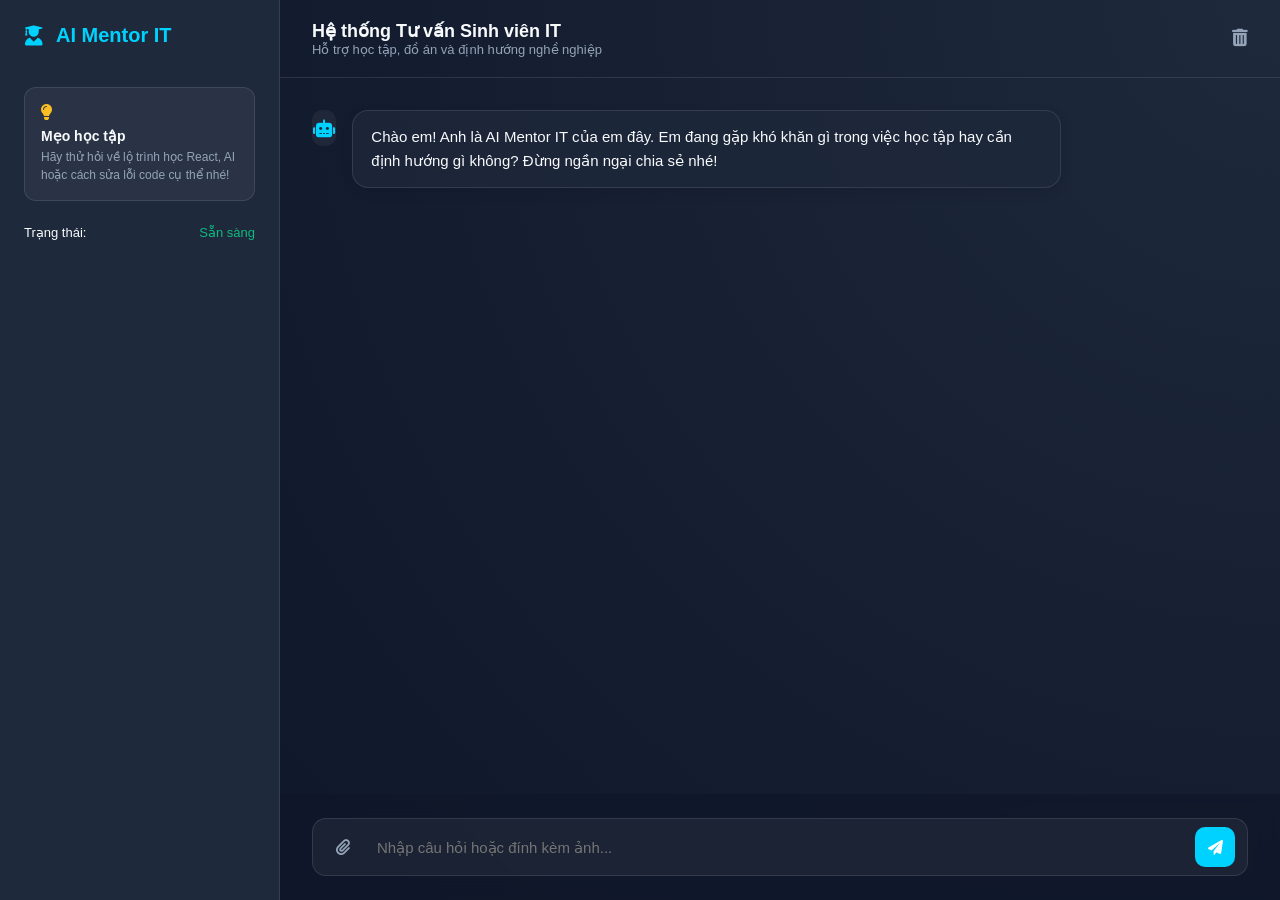
==== static/index.html @ 87f2b247 "chat tạm ổn có chức năng kiếm để trả lời" ====
<!DOCTYPE html>
<html lang="vi">
<head>
    <meta charset="UTF-8">
    <meta name="viewport" content="width=device-width, initial-scale=1.0">
    <title>AI Mentor Pro - Tư vấn Sinh viên IT</title>
    <link rel="stylesheet" href="style.css">
    <link rel="stylesheet" href="https://cdnjs.cloudflare.com/ajax/libs/font-awesome/6.0.0/css/all.min.css">
    <script src="https://cdn.jsdelivr.net/npm/marked/marked.min.js"></script>
    <link rel="stylesheet" href="https://cdnjs.cloudflare.com/ajax/libs/prism/1.29.0/themes/prism-okaidia.min.css">
</head>
<body>
    <div class="app-container">
        <aside class="sidebar">
            <div class="logo">
                <i class="fas fa-user-graduate"></i>
                <span>AI Mentor IT</span>
            </div>
            <div class="sidebar-content">
                <div class="tip-card">
                    <i class="fas fa-lightbulb"></i>
                    <h4>Mẹo học tập</h4>
                    <p>Hãy thử hỏi về lộ trình học React, AI hoặc cách sửa lỗi code cụ thể nhé!</p>
                </div>
                <div class="status-panel">
                    <div class="status-item">
                        <span class="label">Trạng thái:</span>
                        <span class="value online">Sẵn sàng</span>
                    </div>
                </div>
            </div>
        </aside>

        <main class="chat-container">
            <header class="chat-header">
                <div class="header-info">
                    <h2>Hệ thống Tư vấn Sinh viên IT</h2>
                    <p>Hỗ trợ học tập, đồ án và định hướng nghề nghiệp</p>
                </div>
                <div class="header-actions">
                    <button id="clear-chat" title="Xóa hội thoại">
                        <i class="fas fa-trash-alt"></i>
                    </button>
                </div>
            </header>

            <div id="chat-messages" class="chat-messages">
                <div class="message bot">
                    <div class="avatar">
                        <i class="fas fa-robot"></i>
                    </div>
                    <div class="content">
                        Chào em! Anh là AI Mentor IT của em đây. Em đang gặp khó khăn gì trong việc học tập hay cần định hướng gì không? Đừng ngần ngại chia sẻ nhé!
                    </div>
                </div>
            </div>

            <div class="typing-indicator" id="typing-indicator">
                <span></span><span></span><span></span>
            </div>

            <footer class="chat-input-area">
                <!-- Preview ảnh trước khi gửi -->
                <div id="image-preview-container" class="image-preview-container" style="display:none;">
                    <div class="preview-wrapper">
                        <img id="image-preview" src="" alt="Preview" />
                        <button id="remove-image" title="Xóa ảnh"><i class="fas fa-times"></i></button>
                    </div>
                    <span id="image-name" class="image-name"></span>
                </div>
                <form id="chat-form">
                    <!-- Input file ẩn -->
                    <input type="file" id="image-input" accept="image/*" style="display:none;">
                    <!-- Nút chọn ảnh -->
                    <button type="button" id="upload-image-btn" title="Đính kèm ảnh">
                        <i class="fas fa-paperclip"></i>
                    </button>
                    <input type="text" id="user-input" placeholder="Nhập câu hỏi hoặc đính kèm ảnh..." autocomplete="off">
                    <button type="submit" id="send-btn">
                        <i class="fas fa-paper-plane"></i>
                    </button>
                </form>
            </footer>
        </main>
    </div>
    <!-- PrismJS for syntax highlighting -->
    <script src="https://cdnjs.cloudflare.com/ajax/libs/prism/1.29.0/prism.min.js"></script>
    <script src="https://cdnjs.cloudflare.com/ajax/libs/prism/1.29.0/components/prism-python.min.js"></script>
    <script src="https://cdnjs.cloudflare.com/ajax/libs/prism/1.29.0/components/prism-java.min.js"></script>
    <script src="https://cdnjs.cloudflare.com/ajax/libs/prism/1.29.0/components/prism-c.min.js"></script>
    <script src="https://cdnjs.cloudflare.com/ajax/libs/prism/1.29.0/components/prism-cpp.min.js"></script>
    <script src="https://cdnjs.cloudflare.com/ajax/libs/prism/1.29.0/components/prism-javascript.min.js"></script>
    <script src="https://cdnjs.cloudflare.com/ajax/libs/prism/1.29.0/components/prism-css.min.js"></script>
    <script src="script.js"></script>
</body>
</html>
---- static/style.css ----
:root {
    --primary-color: #00d2ff;
    --secondary-color: #3a7bd5;
    --bg-dark: #0f172a;
    --sidebar-bg: #1e293b;
    --text-main: #f8fafc;
    --text-muted: #94a3b8;
    --glass-bg: rgba(255, 255, 255, 0.05);
    --glass-border: rgba(255, 255, 255, 0.1);
    --bot-bubble: rgba(30, 41, 59, 0.8);
    --user-bubble: linear-gradient(135deg, #3a7bd5, #00d2ff);
}

* {
    margin: 0;
    padding: 0;
    box-sizing: border-box;
    font-family: 'Inter', -apple-system, BlinkMacSystemFont, 'Segoe UI', Roboto, sans-serif;
}

body {
    background: var(--bg-dark);
    color: var(--text-main);
    height: 100vh;
    overflow: hidden;
}

.app-container {
    display: flex;
    height: 100vh;
}

/* Sidebar */
.sidebar {
    width: 280px;
    background: var(--sidebar-bg);
    border-right: 1px solid var(--glass-border);
    display: flex;
    flex-direction: column;
    padding: 24px;
}

.logo {
    display: flex;
    align-items: center;
    gap: 12px;
    font-size: 20px;
    font-weight: 700;
    color: var(--primary-color);
    margin-bottom: 40px;
}

.tip-card {
    background: var(--glass-bg);
    border: 1px solid var(--glass-border);
    padding: 16px;
    border-radius: 12px;
    margin-bottom: 24px;
}

.tip-card i {
    color: #fbbf24;
    margin-bottom: 8px;
}

.tip-card h4 {
    font-size: 14px;
    margin-bottom: 4px;
}

.tip-card p {
    font-size: 12px;
    color: var(--text-muted);
    line-height: 1.5;
}

.status-item {
    display: flex;
    justify-content: space-between;
    font-size: 13px;
}

.value.online {
    color: #10b981;
}

/* Main Chat Area */
.chat-container {
    flex: 1;
    display: flex;
    flex-direction: column;
    background: radial-gradient(circle at top right, #1e293b, #0f172a);
}

.chat-header {
    padding: 20px 32px;
    border-bottom: 1px solid var(--glass-border);
    display: flex;
    justify-content: space-between;
    align-items: center;
}

.header-info h2 {
    font-size: 18px;
    font-weight: 600;
}

.header-info p {
    font-size: 13px;
    color: var(--text-muted);
}

#clear-chat {
    background: none;
    border: none;
    color: var(--text-muted);
    cursor: pointer;
    font-size: 18px;
    transition: color 0.2s;
}

#clear-chat:hover {
    color: #ef4444;
}

.chat-messages {
    flex: 1;
    padding: 32px;
    overflow-y: auto;
    display: flex;
    flex-direction: column;
    gap: 24px;
}

.message {
    display: flex;
    gap: 16px;
    max-width: 80%;
    animation: fadeIn 0.3s ease-out;
}

@keyframes fadeIn {
    from { opacity: 0; transform: translateY(10px); }
    to { opacity: 1; transform: translateY(0); }
}

.message.bot {
    align-self: flex-start;
}

.message.user {
    align-self: flex-end;
    flex-direction: row-reverse;
}

.avatar {
    width: 36px;
    height: 36px;
    border-radius: 10px;
    display: flex;
    align-items: center;
    justify-content: center;
    font-size: 18px;
}

.bot .avatar {
    background: var(--glass-bg);
    color: var(--primary-color);
}

.user .avatar {
    background: var(--primary-color);
    color: white;
}

.content {
    padding: 14px 18px;
    border-radius: 16px;
    font-size: 15px;
    line-height: 1.6;
    box-shadow: 0 4px 12px rgba(0, 0, 0, 0.1);
}

.bot .content {
    background: var(--bot-bubble);
    border: 1px solid var(--glass-border);
}

.user .content {
    background: var(--user-bubble);
    color: white;
}

/* Markdown Styling */
.content pre {
    background: #1e1e1e !important;
    padding: 14px;
    border-radius: 10px;
    margin: 12px 0;
    overflow-x: auto;
    border: 1px solid var(--glass-border);
}

.content pre code {
    background: none !important;
    padding: 0 !important;
    font-family: 'Fira Code', 'Consolas', monospace;
    font-size: 14px;
    text-shadow: none !important;
}

/* Inline code (code blocks without pre) */
.content :not(pre) > code {
    background: rgba(255, 255, 255, 0.1);
    color: #00d2ff;
    padding: 2px 6px;
    border-radius: 4px;
    font-family: 'Fira Code', 'Consolas', monospace;
    font-size: 13px;
}

/* Input Area */
.chat-input-area {
    padding: 24px 32px;
    background: rgba(15, 23, 42, 0.8);
    backdrop-filter: blur(10px);
}

/* Image Preview Container */
.image-preview-container {
    display: flex;
    align-items: center;
    gap: 12px;
    padding: 10px 16px;
    margin-bottom: 8px;
    background: var(--glass-bg);
    border: 1px solid var(--primary-color);
    border-radius: 12px;
    animation: fadeIn 0.25s ease-out;
}

.preview-wrapper {
    position: relative;
    display: inline-block;
    flex-shrink: 0;
}

.preview-wrapper img {
    width: 72px;
    height: 72px;
    object-fit: cover;
    border-radius: 8px;
    border: 2px solid var(--primary-color);
    display: block;
}

#remove-image {
    position: absolute;
    top: -8px;
    right: -8px;
    width: 22px;
    height: 22px;
    border-radius: 50%;
    background: #ef4444;
    border: none;
    color: white;
    font-size: 11px;
    cursor: pointer;
    display: flex;
    align-items: center;
    justify-content: center;
    transition: transform 0.15s;
    padding: 0;
}

#remove-image:hover {
    transform: scale(1.15);
}

.image-name {
    font-size: 12px;
    color: var(--text-muted);
    word-break: break-all;
    flex: 1;
}

#chat-form {
    display: flex;
    align-items: center;
    gap: 8px;
    background: var(--glass-bg);
    border: 1px solid var(--glass-border);
    padding: 8px 12px;
    border-radius: 14px;
    transition: border-color 0.2s;
}

#chat-form:focus-within {
    border-color: var(--primary-color);
}

#user-input {
    flex: 1;
    background: none;
    border: none;
    color: white;
    padding: 8px;
    font-size: 15px;
}

#user-input:focus {
    outline: none;
}

/* Nút upload ảnh (paperclip) */
#upload-image-btn {
    background: none;
    border: none;
    color: var(--text-muted);
    width: 36px;
    height: 36px;
    border-radius: 8px;
    cursor: pointer;
    display: flex;
    align-items: center;
    justify-content: center;
    font-size: 16px;
    transition: color 0.2s, background 0.2s;
    flex-shrink: 0;
}

#upload-image-btn:hover {
    color: var(--primary-color);
    background: rgba(0, 210, 255, 0.1);
}

#upload-image-btn.has-image {
    color: var(--primary-color);
    background: rgba(0, 210, 255, 0.15);
}

/* Nút gửi */
#send-btn {
    background: var(--primary-color);
    border: none;
    width: 40px;
    height: 40px;
    border-radius: 10px;
    color: white;
    cursor: pointer;
    display: flex;
    align-items: center;
    justify-content: center;
    font-size: 15px;
    transition: transform 0.2s, background 0.2s;
    flex-shrink: 0;
}

#send-btn:hover {
    background: var(--secondary-color);
    transform: scale(1.05);
}

/* Ảnh thumbnail trong bong bóng chat */
.message-image {
    max-width: 260px;
    max-height: 200px;
    width: auto;
    height: auto;
    border-radius: 10px;
    margin-bottom: 8px;
    display: block;
    object-fit: cover;
    border: 2px solid rgba(255,255,255,0.15);
    cursor: pointer;
    transition: opacity 0.2s;
}

.message-image:hover {
    opacity: 0.9;
}

/* Typing Indicator */
.typing-indicator {
    padding: 0 32px 16px;
    display: none;
    gap: 4px;
}

.typing-indicator span {
    width: 6px;
    height: 6px;
    background: var(--text-muted);
    border-radius: 50%;
    animation: bounce 1.4s infinite ease-in-out;
}

.typing-indicator span:nth-child(1) { animation-delay: -0.32s; }
.typing-indicator span:nth-child(2) { animation-delay: -0.16s; }

@keyframes bounce {
    0%, 80%, 100% { transform: scale(0); }
    40% { transform: scale(1.0); }
}

/* Scrollbar */
::-webkit-scrollbar {
    width: 6px;
}
::-webkit-scrollbar-track {
    background: transparent;
}
::-webkit-scrollbar-thumb {
    background: var(--glass-border);
    border-radius: 10px;
}
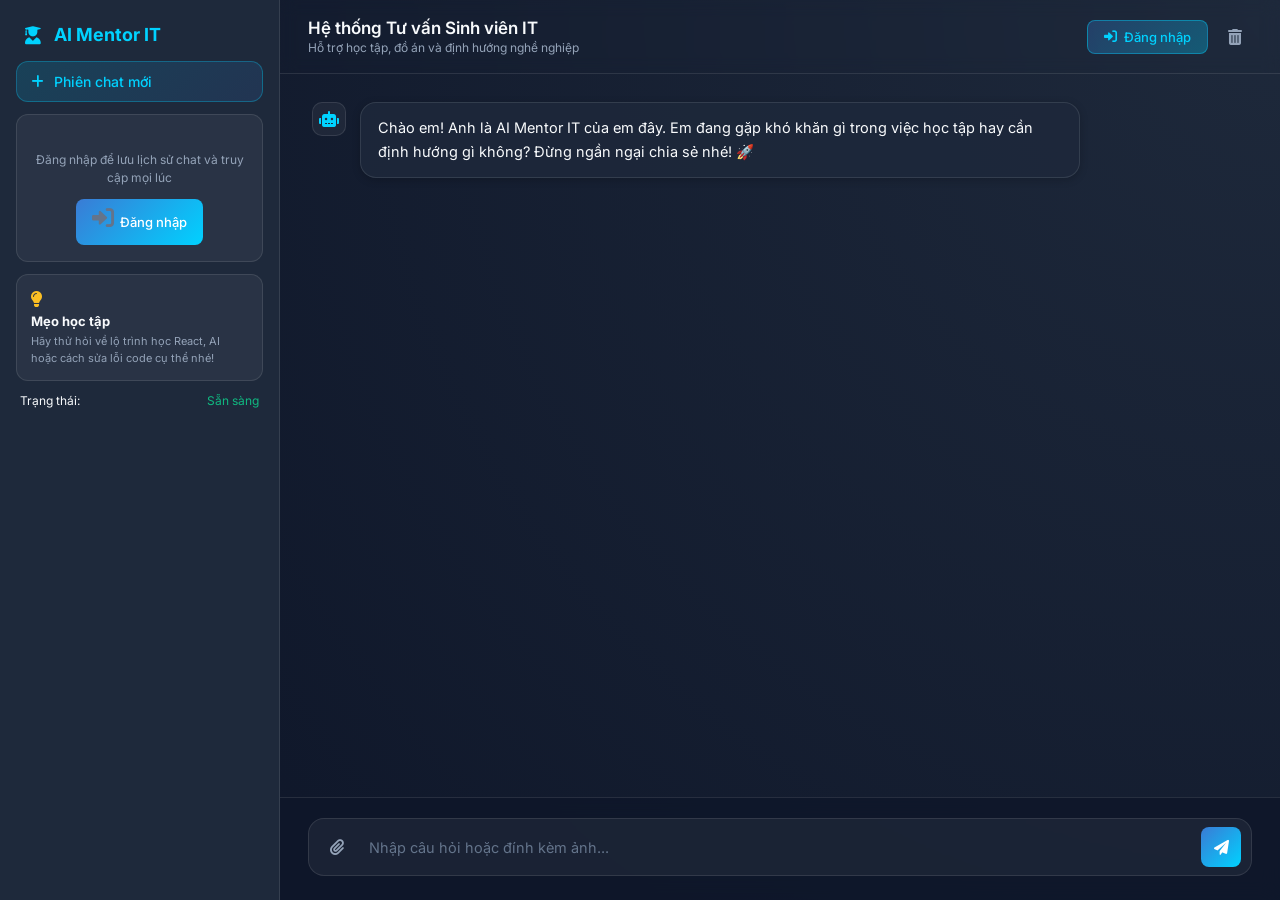
==== commit aced34c5: "update chức năng đang nhập đăng kí, có xác nhận OTP và lưu ls chat" ====
--- a/static/index.html
+++ b/static/index.html
@@ -4,93 +4,282 @@
     <meta charset="UTF-8">
     <meta name="viewport" content="width=device-width, initial-scale=1.0">
     <title>AI Mentor Pro - Tư vấn Sinh viên IT</title>
+    <meta name="description" content="Hệ thống tư vấn sinh viên IT thông minh, hỗ trợ học tập, đồ án và định hướng nghề nghiệp.">
     <link rel="stylesheet" href="style.css">
     <link rel="stylesheet" href="https://cdnjs.cloudflare.com/ajax/libs/font-awesome/6.0.0/css/all.min.css">
+    <link rel="preconnect" href="https://fonts.googleapis.com">
+    <link href="https://fonts.googleapis.com/css2?family=Inter:wght@400;500;600;700&display=swap" rel="stylesheet">
     <script src="https://cdn.jsdelivr.net/npm/marked/marked.min.js"></script>
     <link rel="stylesheet" href="https://cdnjs.cloudflare.com/ajax/libs/prism/1.29.0/themes/prism-okaidia.min.css">
 </head>
 <body>
-    <div class="app-container">
-        <aside class="sidebar">
-            <div class="logo">
-                <i class="fas fa-user-graduate"></i>
-                <span>AI Mentor IT</span>
-            </div>
-            <div class="sidebar-content">
-                <div class="tip-card">
-                    <i class="fas fa-lightbulb"></i>
-                    <h4>Mẹo học tập</h4>
-                    <p>Hãy thử hỏi về lộ trình học React, AI hoặc cách sửa lỗi code cụ thể nhé!</p>
-                </div>
-                <div class="status-panel">
-                    <div class="status-item">
-                        <span class="label">Trạng thái:</span>
-                        <span class="value online">Sẵn sàng</span>
+
+<!-- ══════════════════════════════════════════════════════════
+     AUTH MODAL
+══════════════════════════════════════════════════════════ -->
+<div id="auth-overlay" class="auth-overlay" style="display:none;">
+    <div class="auth-modal" id="auth-modal">
+        <!-- Tab switcher -->
+        <div class="auth-tabs">
+            <button class="auth-tab active" id="tab-login" onclick="switchAuthTab('login')">
+                <i class="fas fa-sign-in-alt"></i> Đăng nhập
+            </button>
+            <button class="auth-tab" id="tab-register" onclick="switchAuthTab('register')">
+                <i class="fas fa-user-plus"></i> Đăng ký
+            </button>
+        </div>
+
+        <!-- Login Form -->
+        <div id="form-login" class="auth-form">
+            <div class="auth-header">
+                <div class="auth-icon"><i class="fas fa-robot"></i></div>
+                <h2>Chào mừng trở lại!</h2>
+                <p>Đăng nhập để lưu lịch sử chat của bạn</p>
+            </div>
+            <div class="form-group">
+                <label><i class="fas fa-user"></i> Tên đăng nhập</label>
+                <input type="text" id="login-username" placeholder="Nhập tên đăng nhập..." autocomplete="username">
+            </div>
+            <div class="form-group">
+                <label><i class="fas fa-lock"></i> Mật khẩu</label>
+                <div class="input-password-wrapper">
+                    <input type="password" id="login-password" placeholder="Nhập mật khẩu..." autocomplete="current-password">
+                    <button type="button" class="toggle-password" onclick="togglePasswordVisibility('login-password', this)">
+                        <i class="fas fa-eye"></i>
+                    </button>
+                </div>
+            </div>
+            <div id="login-error" class="auth-error" style="display:none;"></div>
+            <button class="auth-btn" id="login-btn" onclick="handleLogin()">
+                <span class="btn-text">Đăng nhập</span>
+                <i class="fas fa-arrow-right"></i>
+            </button>
+            <button class="auth-close-btn" onclick="closeAuthModal()">Tiếp tục không đăng nhập</button>
+        </div>
+
+        <!-- Register Form — 2 bước -->
+        <div id="form-register" class="auth-form" style="display:none;">
+            <div class="auth-header">
+                <div class="auth-icon"><i class="fas fa-user-graduate"></i></div>
+                <h2>Tạo tài khoản mới</h2>
+                <p>Đăng ký để lưu toàn bộ lịch sử chat</p>
+            </div>
+
+            <!-- Bước 1: Nhập thông tin -->
+            <div id="reg-step-1">
+                <!-- Step indicator -->
+                <div class="otp-steps">
+                    <div class="otp-step active"><span>1</span> Thông tin</div>
+                    <div class="otp-step-line"></div>
+                    <div class="otp-step" id="step2-indicator"><span>2</span> Xác minh</div>
+                </div>
+                <div class="form-group">
+                    <label><i class="fas fa-user"></i> Tên đăng nhập</label>
+                    <input type="text" id="reg-username" placeholder="Tối thiểu 3 ký tự..." autocomplete="username">
+                </div>
+                <div class="form-group">
+                    <label><i class="fas fa-envelope"></i> Gmail</label>
+                    <input type="email" id="reg-email" placeholder="yourname@gmail.com" autocomplete="email">
+                </div>
+                <div class="form-group">
+                    <label><i class="fas fa-lock"></i> Mật khẩu</label>
+                    <div class="input-password-wrapper">
+                        <input type="password" id="reg-password" placeholder="Tối thiểu 6 ký tự..." autocomplete="new-password">
+                        <button type="button" class="toggle-password" onclick="togglePasswordVisibility('reg-password', this)">
+                            <i class="fas fa-eye"></i>
+                        </button>
                     </div>
                 </div>
-            </div>
-        </aside>
-
-        <main class="chat-container">
-            <header class="chat-header">
-                <div class="header-info">
-                    <h2>Hệ thống Tư vấn Sinh viên IT</h2>
-                    <p>Hỗ trợ học tập, đồ án và định hướng nghề nghiệp</p>
-                </div>
-                <div class="header-actions">
-                    <button id="clear-chat" title="Xóa hội thoại">
-                        <i class="fas fa-trash-alt"></i>
-                    </button>
-                </div>
-            </header>
-
-            <div id="chat-messages" class="chat-messages">
-                <div class="message bot">
-                    <div class="avatar">
-                        <i class="fas fa-robot"></i>
+                <div id="register-error" class="auth-error" style="display:none;"></div>
+                <button class="auth-btn" id="send-otp-btn" onclick="handleSendOtp()">
+                    <span class="btn-text">Gửi mã xác minh</span>
+                    <i class="fas fa-paper-plane"></i>
+                </button>
+                <button class="auth-close-btn" onclick="closeAuthModal()">Tiếp tục không đăng nhập</button>
+            </div>
+
+            <!-- Bước 2: Nhập OTP -->
+            <div id="reg-step-2" style="display:none;">
+                <!-- Step indicator -->
+                <div class="otp-steps">
+                    <div class="otp-step done"><span><i class="fas fa-check"></i></span> Thông tin</div>
+                    <div class="otp-step-line active"></div>
+                    <div class="otp-step active"><span>2</span> Xác minh</div>
+                </div>
+
+                <div class="otp-info-box">
+                    <i class="fas fa-envelope-open-text"></i>
+                    <p>Mã xác minh đã gửi về<br><strong id="otp-email-display"></strong></p>
+                </div>
+
+                <!-- 6 ô OTP -->
+                <div class="otp-boxes" id="otp-boxes">
+                    <input class="otp-box" type="text" maxlength="1" inputmode="numeric" pattern="[0-9]">
+                    <input class="otp-box" type="text" maxlength="1" inputmode="numeric" pattern="[0-9]">
+                    <input class="otp-box" type="text" maxlength="1" inputmode="numeric" pattern="[0-9]">
+                    <input class="otp-box" type="text" maxlength="1" inputmode="numeric" pattern="[0-9]">
+                    <input class="otp-box" type="text" maxlength="1" inputmode="numeric" pattern="[0-9]">
+                    <input class="otp-box" type="text" maxlength="1" inputmode="numeric" pattern="[0-9]">
+                </div>
+
+                <!-- Countdown -->
+                <div class="otp-countdown">
+                    <i class="fas fa-clock"></i>
+                    Mã hết hạn sau <span id="otp-timer">10:00</span>
+                </div>
+
+                <div id="otp-error" class="auth-error" style="display:none;"></div>
+
+                <button class="auth-btn" id="register-btn" onclick="handleRegister()">
+                    <span class="btn-text">Hoàn tất đăng ký</span>
+                    <i class="fas fa-rocket"></i>
+                </button>
+
+                <button class="auth-close-btn" onclick="backToRegStep1()">
+                    <i class="fas fa-arrow-left"></i> Quay lại
+                </button>
+            </div>
+        </div>
+    </div>
+</div>
+
+<!-- ══════════════════════════════════════════════════════════
+     MAIN APP
+══════════════════════════════════════════════════════════ -->
+<div class="app-container">
+
+    <!-- ── SIDEBAR ──────────────────────────────────────────── -->
+    <aside class="sidebar">
+        <div class="logo">
+            <i class="fas fa-user-graduate"></i>
+            <span>AI Mentor IT</span>
+        </div>
+
+        <!-- Nút Phiên mới -->
+        <button class="new-chat-btn" id="new-chat-btn">
+            <i class="fas fa-plus"></i>
+            <span>Phiên chat mới</span>
+        </button>
+
+        <!-- Danh sách sessions (chỉ hiện khi đăng nhập) -->
+        <div class="sessions-section" id="sessions-section" style="display:none;">
+            <div class="sessions-label">Lịch sử trò chuyện</div>
+            <div class="sessions-list" id="sessions-list">
+                <!-- Được render bằng JS -->
+            </div>
+        </div>
+
+        <!-- Khu vực không đăng nhập -->
+        <div class="guest-hint" id="guest-hint">
+            <i class="fas fa-cloud-slash"></i>
+            <p>Đăng nhập để lưu lịch sử chat và truy cập mọi lúc</p>
+            <button class="sidebar-login-btn" onclick="openAuthModal('login')">
+                <i class="fas fa-sign-in-alt"></i> Đăng nhập
+            </button>
+        </div>
+
+        <!-- Tips card -->
+        <div class="tip-card">
+            <i class="fas fa-lightbulb"></i>
+            <h4>Mẹo học tập</h4>
+            <p>Hãy thử hỏi về lộ trình học React, AI hoặc cách sửa lỗi code cụ thể nhé!</p>
+        </div>
+
+        <div class="status-panel">
+            <div class="status-item">
+                <span class="label">Trạng thái:</span>
+                <span class="value online">Sẵn sàng</span>
+            </div>
+        </div>
+    </aside>
+
+    <!-- ── MAIN CHAT ─────────────────────────────────────────── -->
+    <main class="chat-container">
+        <header class="chat-header">
+            <div class="header-info">
+                <h2>Hệ thống Tư vấn Sinh viên IT</h2>
+                <p id="session-subtitle">Hỗ trợ học tập, đồ án và định hướng nghề nghiệp</p>
+            </div>
+            <div class="header-actions">
+                <!-- User Info (khi đăng nhập) -->
+                <div class="user-menu" id="user-menu" style="display:none;">
+                    <div class="user-avatar-btn" id="user-avatar-btn" onclick="toggleUserDropdown()">
+                        <div class="user-avatar" id="user-avatar-initial">U</div>
+                        <span id="header-username">User</span>
+                        <i class="fas fa-chevron-down"></i>
                     </div>
-                    <div class="content">
-                        Chào em! Anh là AI Mentor IT của em đây. Em đang gặp khó khăn gì trong việc học tập hay cần định hướng gì không? Đừng ngần ngại chia sẻ nhé!
+                    <div class="user-dropdown" id="user-dropdown" style="display:none;">
+                        <div class="dropdown-info">
+                            <div class="dropdown-avatar" id="dropdown-avatar-initial">U</div>
+                            <div>
+                                <div class="dropdown-name" id="dropdown-username">Username</div>
+                                <div class="dropdown-email" id="dropdown-email">email@example.com</div>
+                            </div>
+                        </div>
+                        <hr class="dropdown-divider">
+                        <button class="dropdown-item logout-item" onclick="handleLogout()">
+                            <i class="fas fa-sign-out-alt"></i> Đăng xuất
+                        </button>
                     </div>
                 </div>
-            </div>
-
-            <div class="typing-indicator" id="typing-indicator">
-                <span></span><span></span><span></span>
-            </div>
-
-            <footer class="chat-input-area">
-                <!-- Preview ảnh trước khi gửi -->
-                <div id="image-preview-container" class="image-preview-container" style="display:none;">
-                    <div class="preview-wrapper">
-                        <img id="image-preview" src="" alt="Preview" />
-                        <button id="remove-image" title="Xóa ảnh"><i class="fas fa-times"></i></button>
-                    </div>
-                    <span id="image-name" class="image-name"></span>
-                </div>
-                <form id="chat-form">
-                    <!-- Input file ẩn -->
-                    <input type="file" id="image-input" accept="image/*" style="display:none;">
-                    <!-- Nút chọn ảnh -->
-                    <button type="button" id="upload-image-btn" title="Đính kèm ảnh">
-                        <i class="fas fa-paperclip"></i>
-                    </button>
-                    <input type="text" id="user-input" placeholder="Nhập câu hỏi hoặc đính kèm ảnh..." autocomplete="off">
-                    <button type="submit" id="send-btn">
-                        <i class="fas fa-paper-plane"></i>
-                    </button>
-                </form>
-            </footer>
-        </main>
-    </div>
-    <!-- PrismJS for syntax highlighting -->
-    <script src="https://cdnjs.cloudflare.com/ajax/libs/prism/1.29.0/prism.min.js"></script>
-    <script src="https://cdnjs.cloudflare.com/ajax/libs/prism/1.29.0/components/prism-python.min.js"></script>
-    <script src="https://cdnjs.cloudflare.com/ajax/libs/prism/1.29.0/components/prism-java.min.js"></script>
-    <script src="https://cdnjs.cloudflare.com/ajax/libs/prism/1.29.0/components/prism-c.min.js"></script>
-    <script src="https://cdnjs.cloudflare.com/ajax/libs/prism/1.29.0/components/prism-cpp.min.js"></script>
-    <script src="https://cdnjs.cloudflare.com/ajax/libs/prism/1.29.0/components/prism-javascript.min.js"></script>
-    <script src="https://cdnjs.cloudflare.com/ajax/libs/prism/1.29.0/components/prism-css.min.js"></script>
-    <script src="script.js"></script>
+
+                <!-- Login button (khi chưa đăng nhập) -->
+                <button class="header-login-btn" id="header-login-btn" onclick="openAuthModal('login')">
+                    <i class="fas fa-sign-in-alt"></i>
+                    <span>Đăng nhập</span>
+                </button>
+
+                <button id="clear-chat" title="Xóa hội thoại">
+                    <i class="fas fa-trash-alt"></i>
+                </button>
+            </div>
+        </header>
+
+        <div id="chat-messages" class="chat-messages">
+            <div class="message bot">
+                <div class="avatar"><i class="fas fa-robot"></i></div>
+                <div class="content">
+                    Chào em! Anh là AI Mentor IT của em đây. Em đang gặp khó khăn gì trong việc học tập hay cần định hướng gì không? Đừng ngần ngại chia sẻ nhé! 🚀
+                </div>
+            </div>
+        </div>
+
+        <div class="typing-indicator" id="typing-indicator">
+            <span></span><span></span><span></span>
+        </div>
+
+        <footer class="chat-input-area">
+            <!-- Preview ảnh -->
+            <div id="image-preview-container" class="image-preview-container" style="display:none;">
+                <div class="preview-wrapper">
+                    <img id="image-preview" src="" alt="Preview" />
+                    <button id="remove-image" title="Xóa ảnh"><i class="fas fa-times"></i></button>
+                </div>
+                <span id="image-name" class="image-name"></span>
+            </div>
+            <form id="chat-form">
+                <input type="file" id="image-input" accept="image/*" style="display:none;">
+                <button type="button" id="upload-image-btn" title="Đính kèm ảnh">
+                    <i class="fas fa-paperclip"></i>
+                </button>
+                <input type="text" id="user-input" placeholder="Nhập câu hỏi hoặc đính kèm ảnh..." autocomplete="off">
+                <button type="submit" id="send-btn" title="Gửi tin nhắn">
+                    <i class="fas fa-paper-plane" id="send-icon"></i>
+                    <i class="fas fa-stop" id="stop-icon" style="display:none;"></i>
+                </button>
+            </form>
+        </footer>
+    </main>
+</div>
+
+<!-- PrismJS -->
+<script src="https://cdnjs.cloudflare.com/ajax/libs/prism/1.29.0/prism.min.js"></script>
+<script src="https://cdnjs.cloudflare.com/ajax/libs/prism/1.29.0/components/prism-python.min.js"></script>
+<script src="https://cdnjs.cloudflare.com/ajax/libs/prism/1.29.0/components/prism-java.min.js"></script>
+<script src="https://cdnjs.cloudflare.com/ajax/libs/prism/1.29.0/components/prism-c.min.js"></script>
+<script src="https://cdnjs.cloudflare.com/ajax/libs/prism/1.29.0/components/prism-cpp.min.js"></script>
+<script src="https://cdnjs.cloudflare.com/ajax/libs/prism/1.29.0/components/prism-javascript.min.js"></script>
+<script src="https://cdnjs.cloudflare.com/ajax/libs/prism/1.29.0/components/prism-css.min.js"></script>
+<script src="script.js"></script>
 </body>
 </html>
--- a/static/style.css
+++ b/static/style.css
@@ -1,16 +1,38 @@
+/* ============================================================
+   CSS Variables
+============================================================ */
 :root {
-    --primary-color: #00d2ff;
-    --secondary-color: #3a7bd5;
-    --bg-dark: #0f172a;
-    --sidebar-bg: #1e293b;
-    --text-main: #f8fafc;
-    --text-muted: #94a3b8;
-    --glass-bg: rgba(255, 255, 255, 0.05);
+    --primary:      #00d2ff;
+    --primary-dark: #0099cc;
+    --secondary:    #3a7bd5;
+    --accent:       #a855f7;
+    --bg-dark:      #0f172a;
+    --bg-darker:    #080e1a;
+    --sidebar-bg:   #1e293b;
+    --card-bg:      rgba(30, 41, 59, 0.8);
+    --glass-bg:     rgba(255, 255, 255, 0.05);
     --glass-border: rgba(255, 255, 255, 0.1);
-    --bot-bubble: rgba(30, 41, 59, 0.8);
-    --user-bubble: linear-gradient(135deg, #3a7bd5, #00d2ff);
-}
-
+    --text-main:    #f8fafc;
+    --text-muted:   #94a3b8;
+    --text-dim:     #64748b;
+    --bot-bubble:   rgba(30, 41, 59, 0.85);
+    --user-bubble:  linear-gradient(135deg, #3a7bd5, #00d2ff);
+    --danger:       #ef4444;
+    --success:      #10b981;
+    --warning:      #fbbf24;
+    --radius-sm:    8px;
+    --radius-md:    12px;
+    --radius-lg:    16px;
+    --radius-xl:    24px;
+    --shadow-sm:    0 2px 8px rgba(0,0,0,0.2);
+    --shadow-md:    0 4px 20px rgba(0,0,0,0.3);
+    --shadow-lg:    0 8px 40px rgba(0,0,0,0.4);
+    --transition:   0.2s ease;
+}
+
+/* ============================================================
+   Base Reset
+============================================================ */
 * {
     margin: 0;
     padding: 0;
@@ -25,89 +47,668 @@
     overflow: hidden;
 }
 
+/* ============================================================
+   Auth Overlay / Modal
+============================================================ */
+.auth-overlay {
+    position: fixed;
+    inset: 0;
+    background: rgba(8, 14, 26, 0.85);
+    backdrop-filter: blur(12px);
+    z-index: 1000;
+    display: flex;
+    align-items: center;
+    justify-content: center;
+    animation: overlayFadeIn 0.25s ease;
+}
+
+@keyframes overlayFadeIn {
+    from { opacity: 0; }
+    to   { opacity: 1; }
+}
+
+.auth-modal {
+    background: linear-gradient(135deg, rgba(30, 41, 59, 0.98), rgba(15, 23, 42, 0.98));
+    border: 1px solid rgba(0, 210, 255, 0.25);
+    border-radius: var(--radius-xl);
+    width: 420px;
+    max-width: 95vw;
+    padding: 0;
+    box-shadow: 0 0 60px rgba(0, 210, 255, 0.12), var(--shadow-lg);
+    animation: modalSlideIn 0.3s cubic-bezier(0.34, 1.56, 0.64, 1);
+    overflow: hidden;
+}
+
+@keyframes modalSlideIn {
+    from { opacity: 0; transform: scale(0.88) translateY(20px); }
+    to   { opacity: 1; transform: scale(1) translateY(0); }
+}
+
+/* Tabs */
+.auth-tabs {
+    display: flex;
+    border-bottom: 1px solid var(--glass-border);
+}
+
+.auth-tab {
+    flex: 1;
+    padding: 16px;
+    background: none;
+    border: none;
+    color: var(--text-muted);
+    font-size: 14px;
+    font-weight: 500;
+    cursor: pointer;
+    transition: var(--transition);
+    display: flex;
+    align-items: center;
+    justify-content: center;
+    gap: 8px;
+    border-bottom: 2px solid transparent;
+    margin-bottom: -1px;
+}
+
+.auth-tab.active {
+    color: var(--primary);
+    border-bottom-color: var(--primary);
+    background: rgba(0, 210, 255, 0.05);
+}
+
+.auth-tab:hover:not(.active) {
+    color: var(--text-main);
+    background: var(--glass-bg);
+}
+
+/* Form */
+.auth-form {
+    padding: 28px 32px 24px;
+}
+
+.auth-header {
+    text-align: center;
+    margin-bottom: 24px;
+}
+
+.auth-icon {
+    width: 60px;
+    height: 60px;
+    background: linear-gradient(135deg, rgba(0, 210, 255, 0.2), rgba(58, 123, 213, 0.2));
+    border: 1px solid rgba(0, 210, 255, 0.3);
+    border-radius: 50%;
+    display: flex;
+    align-items: center;
+    justify-content: center;
+    font-size: 26px;
+    color: var(--primary);
+    margin: 0 auto 14px;
+}
+
+.auth-header h2 {
+    font-size: 20px;
+    font-weight: 700;
+    margin-bottom: 6px;
+}
+
+.auth-header p {
+    font-size: 13px;
+    color: var(--text-muted);
+}
+
+.form-group {
+    margin-bottom: 16px;
+}
+
+.form-group label {
+    display: block;
+    font-size: 13px;
+    font-weight: 500;
+    color: var(--text-muted);
+    margin-bottom: 6px;
+    gap: 6px;
+}
+
+.form-group label i {
+    margin-right: 5px;
+    color: var(--primary);
+    font-size: 12px;
+}
+
+.form-group input {
+    width: 100%;
+    padding: 11px 14px;
+    background: rgba(255, 255, 255, 0.06);
+    border: 1px solid var(--glass-border);
+    border-radius: var(--radius-sm);
+    color: var(--text-main);
+    font-size: 14px;
+    transition: var(--transition);
+    outline: none;
+}
+
+.form-group input:focus {
+    border-color: var(--primary);
+    background: rgba(0, 210, 255, 0.05);
+    box-shadow: 0 0 0 3px rgba(0, 210, 255, 0.1);
+}
+
+.form-group input::placeholder {
+    color: var(--text-dim);
+}
+
+.input-password-wrapper {
+    position: relative;
+}
+
+.input-password-wrapper input {
+    padding-right: 44px;
+}
+
+.toggle-password {
+    position: absolute;
+    right: 12px;
+    top: 50%;
+    transform: translateY(-50%);
+    background: none;
+    border: none;
+    color: var(--text-dim);
+    cursor: pointer;
+    font-size: 14px;
+    transition: color var(--transition);
+    padding: 4px;
+}
+
+.toggle-password:hover {
+    color: var(--primary);
+}
+
+.auth-error {
+    background: rgba(239, 68, 68, 0.1);
+    border: 1px solid rgba(239, 68, 68, 0.3);
+    color: #fca5a5;
+    border-radius: var(--radius-sm);
+    padding: 10px 14px;
+    font-size: 13px;
+    margin-bottom: 14px;
+    display: flex;
+    align-items: center;
+    gap: 8px;
+}
+
+.auth-btn {
+    width: 100%;
+    padding: 13px;
+    background: linear-gradient(135deg, var(--secondary), var(--primary));
+    border: none;
+    border-radius: var(--radius-md);
+    color: white;
+    font-size: 15px;
+    font-weight: 600;
+    cursor: pointer;
+    display: flex;
+    align-items: center;
+    justify-content: center;
+    gap: 10px;
+    transition: all var(--transition);
+    margin-bottom: 12px;
+    letter-spacing: 0.3px;
+}
+
+.auth-btn:hover {
+    transform: translateY(-1px);
+    box-shadow: 0 6px 24px rgba(0, 210, 255, 0.3);
+}
+
+.auth-btn:active {
+    transform: translateY(0);
+}
+
+.auth-btn:disabled {
+    opacity: 0.6;
+    cursor: not-allowed;
+    transform: none;
+}
+
+.auth-btn .btn-text { flex: 1; text-align: center; }
+
+.auth-close-btn {
+    width: 100%;
+    padding: 10px;
+    background: none;
+    border: none;
+    color: var(--text-dim);
+    font-size: 13px;
+    cursor: pointer;
+    transition: color var(--transition);
+    text-decoration: underline;
+    text-underline-offset: 3px;
+}
+
+.auth-close-btn:hover {
+    color: var(--text-muted);
+}
+
+/* ============================================================
+   App Layout
+============================================================ */
 .app-container {
     display: flex;
     height: 100vh;
 }
 
-/* Sidebar */
+/* ============================================================
+   Sidebar
+============================================================ */
 .sidebar {
     width: 280px;
     background: var(--sidebar-bg);
     border-right: 1px solid var(--glass-border);
     display: flex;
     flex-direction: column;
-    padding: 24px;
+    padding: 20px 16px;
+    gap: 12px;
+    overflow: hidden;
 }
 
 .logo {
     display: flex;
     align-items: center;
     gap: 12px;
-    font-size: 20px;
+    font-size: 18px;
     font-weight: 700;
-    color: var(--primary-color);
-    margin-bottom: 40px;
-}
-
+    color: var(--primary);
+    padding: 4px 8px;
+    flex-shrink: 0;
+}
+
+/* New Chat Button */
+.new-chat-btn {
+    display: flex;
+    align-items: center;
+    gap: 10px;
+    padding: 11px 14px;
+    background: linear-gradient(135deg, rgba(0, 210, 255, 0.15), rgba(58, 123, 213, 0.15));
+    border: 1px solid rgba(0, 210, 255, 0.3);
+    border-radius: var(--radius-md);
+    color: var(--primary);
+    font-size: 14px;
+    font-weight: 500;
+    cursor: pointer;
+    transition: all var(--transition);
+    flex-shrink: 0;
+}
+
+.new-chat-btn:hover {
+    background: linear-gradient(135deg, rgba(0, 210, 255, 0.25), rgba(58, 123, 213, 0.25));
+    box-shadow: 0 0 16px rgba(0, 210, 255, 0.2);
+    transform: translateY(-1px);
+}
+
+/* Sessions Section */
+.sessions-section {
+    flex: 1;
+    overflow: hidden;
+    display: flex;
+    flex-direction: column;
+    gap: 6px;
+    min-height: 0;
+}
+
+.sessions-label {
+    font-size: 11px;
+    font-weight: 600;
+    text-transform: uppercase;
+    letter-spacing: 0.8px;
+    color: var(--text-dim);
+    padding: 0 8px;
+    flex-shrink: 0;
+}
+
+.sessions-list {
+    flex: 1;
+    overflow-y: auto;
+    display: flex;
+    flex-direction: column;
+    gap: 3px;
+    padding-right: 2px;
+}
+
+.session-item {
+    display: flex;
+    align-items: center;
+    gap: 8px;
+    padding: 9px 10px;
+    border-radius: var(--radius-sm);
+    cursor: pointer;
+    transition: background var(--transition);
+    group: true;
+}
+
+.session-item:hover {
+    background: var(--glass-bg);
+}
+
+.session-item.active {
+    background: rgba(0, 210, 255, 0.1);
+    border: 1px solid rgba(0, 210, 255, 0.2);
+}
+
+.session-icon {
+    color: var(--text-dim);
+    font-size: 13px;
+    flex-shrink: 0;
+}
+
+.session-item.active .session-icon {
+    color: var(--primary);
+}
+
+.session-title {
+    flex: 1;
+    font-size: 13px;
+    color: var(--text-muted);
+    white-space: nowrap;
+    overflow: hidden;
+    text-overflow: ellipsis;
+    line-height: 1.4;
+}
+
+.session-item.active .session-title {
+    color: var(--text-main);
+    font-weight: 500;
+}
+
+.session-delete {
+    background: none;
+    border: none;
+    color: transparent;
+    cursor: pointer;
+    font-size: 12px;
+    padding: 3px 5px;
+    border-radius: 4px;
+    transition: all var(--transition);
+    flex-shrink: 0;
+}
+
+.session-item:hover .session-delete {
+    color: var(--text-dim);
+}
+
+.session-delete:hover {
+    color: var(--danger) !important;
+    background: rgba(239, 68, 68, 0.1);
+}
+
+/* Guest hint */
+.guest-hint {
+    background: var(--glass-bg);
+    border: 1px solid var(--glass-border);
+    border-radius: var(--radius-md);
+    padding: 16px;
+    text-align: center;
+    flex-shrink: 0;
+}
+
+.guest-hint i {
+    font-size: 22px;
+    color: var(--text-dim);
+    margin-bottom: 8px;
+}
+
+.guest-hint p {
+    font-size: 12px;
+    color: var(--text-muted);
+    line-height: 1.5;
+    margin-bottom: 12px;
+}
+
+.sidebar-login-btn {
+    display: inline-flex;
+    align-items: center;
+    gap: 6px;
+    padding: 8px 16px;
+    background: linear-gradient(135deg, var(--secondary), var(--primary));
+    border: none;
+    border-radius: var(--radius-sm);
+    color: white;
+    font-size: 13px;
+    font-weight: 500;
+    cursor: pointer;
+    transition: all var(--transition);
+}
+
+.sidebar-login-btn:hover {
+    transform: translateY(-1px);
+    box-shadow: 0 4px 16px rgba(0, 210, 255, 0.3);
+}
+
+/* Tip card */
 .tip-card {
     background: var(--glass-bg);
     border: 1px solid var(--glass-border);
-    padding: 16px;
-    border-radius: 12px;
-    margin-bottom: 24px;
+    padding: 14px;
+    border-radius: var(--radius-md);
+    flex-shrink: 0;
 }
 
 .tip-card i {
-    color: #fbbf24;
-    margin-bottom: 8px;
+    color: var(--warning);
+    margin-bottom: 6px;
+    font-size: 16px;
 }
 
 .tip-card h4 {
-    font-size: 14px;
+    font-size: 13px;
     margin-bottom: 4px;
 }
 
 .tip-card p {
+    font-size: 11px;
+    color: var(--text-muted);
+    line-height: 1.5;
+}
+
+.status-panel { flex-shrink: 0; }
+
+.status-item {
+    display: flex;
+    justify-content: space-between;
     font-size: 12px;
-    color: var(--text-muted);
-    line-height: 1.5;
-}
-
-.status-item {
-    display: flex;
-    justify-content: space-between;
-    font-size: 13px;
-}
-
-.value.online {
-    color: #10b981;
-}
-
-/* Main Chat Area */
+    padding: 0 4px;
+}
+
+.value.online { color: var(--success); }
+
+/* ============================================================
+   Main Chat Area
+============================================================ */
 .chat-container {
     flex: 1;
     display: flex;
     flex-direction: column;
     background: radial-gradient(circle at top right, #1e293b, #0f172a);
-}
-
+    overflow: hidden;
+}
+
+/* Header */
 .chat-header {
-    padding: 20px 32px;
+    padding: 18px 28px;
     border-bottom: 1px solid var(--glass-border);
     display: flex;
     justify-content: space-between;
     align-items: center;
+    flex-shrink: 0;
+    backdrop-filter: blur(8px);
 }
 
 .header-info h2 {
-    font-size: 18px;
+    font-size: 17px;
     font-weight: 600;
 }
 
 .header-info p {
-    font-size: 13px;
-    color: var(--text-muted);
+    font-size: 12px;
+    color: var(--text-muted);
+    margin-top: 2px;
+}
+
+.header-actions {
+    display: flex;
+    align-items: center;
+    gap: 10px;
+}
+
+/* Header Login Button */
+.header-login-btn {
+    display: flex;
+    align-items: center;
+    gap: 7px;
+    padding: 8px 16px;
+    background: linear-gradient(135deg, rgba(58, 123, 213, 0.3), rgba(0, 210, 255, 0.3));
+    border: 1px solid rgba(0, 210, 255, 0.4);
+    border-radius: var(--radius-sm);
+    color: var(--primary);
+    font-size: 13px;
+    font-weight: 500;
+    cursor: pointer;
+    transition: all var(--transition);
+}
+
+.header-login-btn:hover {
+    background: linear-gradient(135deg, rgba(58, 123, 213, 0.5), rgba(0, 210, 255, 0.5));
+    box-shadow: 0 0 16px rgba(0, 210, 255, 0.2);
+}
+
+/* User Menu */
+.user-menu {
+    position: relative;
+}
+
+.user-avatar-btn {
+    display: flex;
+    align-items: center;
+    gap: 8px;
+    padding: 6px 12px;
+    background: var(--glass-bg);
+    border: 1px solid var(--glass-border);
+    border-radius: var(--radius-sm);
+    cursor: pointer;
+    transition: all var(--transition);
+    color: var(--text-main);
+    font-size: 13px;
+    font-weight: 500;
+}
+
+.user-avatar-btn:hover {
+    background: rgba(255,255,255,0.08);
+    border-color: var(--primary);
+}
+
+.user-avatar {
+    width: 28px;
+    height: 28px;
+    border-radius: 50%;
+    background: linear-gradient(135deg, var(--secondary), var(--primary));
+    display: flex;
+    align-items: center;
+    justify-content: center;
+    font-size: 12px;
+    font-weight: 700;
+    color: white;
+    flex-shrink: 0;
+}
+
+.user-avatar-btn .fa-chevron-down {
+    font-size: 11px;
+    color: var(--text-dim);
+    transition: transform var(--transition);
+}
+
+.user-avatar-btn.open .fa-chevron-down {
+    transform: rotate(180deg);
+}
+
+/* Dropdown */
+.user-dropdown {
+    position: absolute;
+    top: calc(100% + 8px);
+    right: 0;
+    background: linear-gradient(135deg, rgba(30, 41, 59, 0.98), rgba(15, 23, 42, 0.98));
+    border: 1px solid var(--glass-border);
+    border-radius: var(--radius-md);
+    min-width: 220px;
+    box-shadow: var(--shadow-lg);
+    animation: dropdownFadeIn 0.18s ease;
+    overflow: hidden;
+    z-index: 100;
+}
+
+@keyframes dropdownFadeIn {
+    from { opacity: 0; transform: translateY(-8px); }
+    to   { opacity: 1; transform: translateY(0); }
+}
+
+.dropdown-info {
+    display: flex;
+    align-items: center;
+    gap: 12px;
+    padding: 14px 16px;
+}
+
+.dropdown-avatar {
+    width: 38px;
+    height: 38px;
+    border-radius: 50%;
+    background: linear-gradient(135deg, var(--secondary), var(--primary));
+    display: flex;
+    align-items: center;
+    justify-content: center;
+    font-size: 15px;
+    font-weight: 700;
+    color: white;
+    flex-shrink: 0;
+}
+
+.dropdown-name {
+    font-size: 14px;
+    font-weight: 600;
+    color: var(--text-main);
+}
+
+.dropdown-email {
+    font-size: 11px;
+    color: var(--text-dim);
+    margin-top: 2px;
+}
+
+.dropdown-divider {
+    border: none;
+    border-top: 1px solid var(--glass-border);
+    margin: 0;
+}
+
+.dropdown-item {
+    display: flex;
+    align-items: center;
+    gap: 10px;
+    width: 100%;
+    padding: 12px 16px;
+    background: none;
+    border: none;
+    color: var(--text-muted);
+    font-size: 14px;
+    cursor: pointer;
+    transition: background var(--transition);
+    text-align: left;
+}
+
+.dropdown-item:hover {
+    background: var(--glass-bg);
+    color: var(--text-main);
+}
+
+.logout-item:hover {
+    color: var(--danger) !important;
+    background: rgba(239, 68, 68, 0.08) !important;
 }
 
 #clear-chat {
@@ -115,88 +716,79 @@
     border: none;
     color: var(--text-muted);
     cursor: pointer;
-    font-size: 18px;
-    transition: color 0.2s;
+    font-size: 16px;
+    width: 34px;
+    height: 34px;
+    display: flex;
+    align-items: center;
+    justify-content: center;
+    border-radius: var(--radius-sm);
+    transition: all var(--transition);
 }
 
 #clear-chat:hover {
-    color: #ef4444;
-}
-
+    color: var(--danger);
+    background: rgba(239, 68, 68, 0.08);
+}
+
+/* ============================================================
+   Chat Messages
+============================================================ */
 .chat-messages {
     flex: 1;
-    padding: 32px;
+    padding: 28px 32px;
     overflow-y: auto;
     display: flex;
     flex-direction: column;
-    gap: 24px;
+    gap: 20px;
 }
 
 .message {
     display: flex;
-    gap: 16px;
-    max-width: 80%;
+    gap: 14px;
+    max-width: 82%;
     animation: fadeIn 0.3s ease-out;
 }
 
 @keyframes fadeIn {
     from { opacity: 0; transform: translateY(10px); }
-    to { opacity: 1; transform: translateY(0); }
-}
-
-.message.bot {
-    align-self: flex-start;
-}
-
-.message.user {
-    align-self: flex-end;
-    flex-direction: row-reverse;
-}
+    to   { opacity: 1; transform: translateY(0); }
+}
+
+.message.bot  { align-self: flex-start; }
+.message.user { align-self: flex-end; flex-direction: row-reverse; }
 
 .avatar {
-    width: 36px;
-    height: 36px;
+    width: 34px;
+    height: 34px;
     border-radius: 10px;
     display: flex;
     align-items: center;
     justify-content: center;
-    font-size: 18px;
-}
-
-.bot .avatar {
-    background: var(--glass-bg);
-    color: var(--primary-color);
-}
-
-.user .avatar {
-    background: var(--primary-color);
-    color: white;
-}
+    font-size: 16px;
+    flex-shrink: 0;
+}
+
+.bot .avatar  { background: var(--glass-bg); color: var(--primary); border: 1px solid var(--glass-border); }
+.user .avatar { background: linear-gradient(135deg, var(--secondary), var(--primary)); color: white; }
 
 .content {
-    padding: 14px 18px;
-    border-radius: 16px;
-    font-size: 15px;
-    line-height: 1.6;
-    box-shadow: 0 4px 12px rgba(0, 0, 0, 0.1);
-}
-
-.bot .content {
-    background: var(--bot-bubble);
-    border: 1px solid var(--glass-border);
-}
-
-.user .content {
-    background: var(--user-bubble);
-    color: white;
-}
-
-/* Markdown Styling */
+    padding: 13px 17px;
+    border-radius: var(--radius-lg);
+    font-size: 14.5px;
+    line-height: 1.65;
+    box-shadow: var(--shadow-sm);
+}
+
+.bot .content  { background: var(--bot-bubble); border: 1px solid var(--glass-border); }
+.user .content { background: var(--user-bubble); color: white; }
+
+/* Markdown */
 .content pre {
-    background: #1e1e1e !important;
+    background: #1a1e2e !important;
     padding: 14px;
     border-radius: 10px;
-    margin: 12px 0;
+    margin: 10px 0;
     overflow-x: auto;
     border: 1px solid var(--glass-border);
 }
@@ -205,38 +797,95 @@
     background: none !important;
     padding: 0 !important;
     font-family: 'Fira Code', 'Consolas', monospace;
-    font-size: 14px;
+    font-size: 13px;
     text-shadow: none !important;
 }
 
-/* Inline code (code blocks without pre) */
 .content :not(pre) > code {
-    background: rgba(255, 255, 255, 0.1);
-    color: #00d2ff;
-    padding: 2px 6px;
+    background: rgba(0, 210, 255, 0.12);
+    color: var(--primary);
+    padding: 2px 7px;
     border-radius: 4px;
     font-family: 'Fira Code', 'Consolas', monospace;
     font-size: 13px;
 }
 
-/* Input Area */
+.content ul, .content ol {
+    padding-left: 20px;
+    margin: 6px 0;
+}
+
+.content li { margin-bottom: 4px; }
+
+.content h1, .content h2, .content h3 {
+    margin: 12px 0 6px;
+    line-height: 1.3;
+}
+
+.content p { margin-bottom: 8px; }
+.content p:last-child { margin-bottom: 0; }
+
+/* Message Image */
+.message-image {
+    max-width: 260px;
+    max-height: 200px;
+    border-radius: 10px;
+    margin-bottom: 8px;
+    display: block;
+    object-fit: cover;
+    border: 2px solid rgba(255,255,255,0.12);
+    cursor: pointer;
+    transition: opacity var(--transition);
+}
+
+.message-image:hover { opacity: 0.85; }
+
+/* ============================================================
+   Typing Indicator
+============================================================ */
+.typing-indicator {
+    padding: 0 32px 12px;
+    display: none;
+    gap: 4px;
+}
+
+.typing-indicator span {
+    width: 7px;
+    height: 7px;
+    background: var(--text-muted);
+    border-radius: 50%;
+    animation: bounce 1.4s infinite ease-in-out;
+}
+
+.typing-indicator span:nth-child(1) { animation-delay: -0.32s; }
+.typing-indicator span:nth-child(2) { animation-delay: -0.16s; }
+
+@keyframes bounce {
+    0%, 80%, 100% { transform: scale(0); }
+    40%           { transform: scale(1.0); }
+}
+
+/* ============================================================
+   Chat Input Area
+============================================================ */
 .chat-input-area {
-    padding: 24px 32px;
-    background: rgba(15, 23, 42, 0.8);
+    padding: 20px 28px 24px;
+    background: rgba(15, 23, 42, 0.85);
     backdrop-filter: blur(10px);
-}
-
-/* Image Preview Container */
+    border-top: 1px solid var(--glass-border);
+    flex-shrink: 0;
+}
+
 .image-preview-container {
     display: flex;
     align-items: center;
     gap: 12px;
-    padding: 10px 16px;
+    padding: 10px 14px;
     margin-bottom: 8px;
     background: var(--glass-bg);
-    border: 1px solid var(--primary-color);
-    border-radius: 12px;
-    animation: fadeIn 0.25s ease-out;
+    border: 1px solid var(--primary);
+    border-radius: var(--radius-md);
+    animation: fadeIn 0.2s ease;
 }
 
 .preview-wrapper {
@@ -246,36 +895,34 @@
 }
 
 .preview-wrapper img {
-    width: 72px;
-    height: 72px;
+    width: 64px;
+    height: 64px;
     object-fit: cover;
-    border-radius: 8px;
-    border: 2px solid var(--primary-color);
+    border-radius: var(--radius-sm);
+    border: 2px solid var(--primary);
     display: block;
 }
 
 #remove-image {
     position: absolute;
-    top: -8px;
-    right: -8px;
-    width: 22px;
-    height: 22px;
+    top: -7px;
+    right: -7px;
+    width: 20px;
+    height: 20px;
     border-radius: 50%;
-    background: #ef4444;
+    background: var(--danger);
     border: none;
     color: white;
-    font-size: 11px;
-    cursor: pointer;
-    display: flex;
-    align-items: center;
-    justify-content: center;
-    transition: transform 0.15s;
+    font-size: 10px;
+    cursor: pointer;
+    display: flex;
+    align-items: center;
+    justify-content: center;
+    transition: transform var(--transition);
     padding: 0;
 }
 
-#remove-image:hover {
-    transform: scale(1.15);
-}
+#remove-image:hover { transform: scale(1.15); }
 
 .image-name {
     font-size: 12px;
@@ -290,13 +937,14 @@
     gap: 8px;
     background: var(--glass-bg);
     border: 1px solid var(--glass-border);
-    padding: 8px 12px;
-    border-radius: 14px;
-    transition: border-color 0.2s;
+    padding: 8px 10px;
+    border-radius: var(--radius-lg);
+    transition: border-color var(--transition), box-shadow var(--transition);
 }
 
 #chat-form:focus-within {
-    border-color: var(--primary-color);
+    border-color: var(--primary);
+    box-shadow: 0 0 0 3px rgba(0, 210, 255, 0.08);
 }
 
 #user-input {
@@ -304,113 +952,261 @@
     background: none;
     border: none;
     color: white;
-    padding: 8px;
-    font-size: 15px;
-}
-
-#user-input:focus {
+    padding: 8px 6px;
+    font-size: 14.5px;
     outline: none;
 }
 
-/* Nút upload ảnh (paperclip) */
+#user-input::placeholder { color: var(--text-dim); }
+
 #upload-image-btn {
     background: none;
     border: none;
     color: var(--text-muted);
     width: 36px;
     height: 36px;
-    border-radius: 8px;
+    border-radius: var(--radius-sm);
     cursor: pointer;
     display: flex;
     align-items: center;
     justify-content: center;
     font-size: 16px;
-    transition: color 0.2s, background 0.2s;
-    flex-shrink: 0;
-}
-
-#upload-image-btn:hover {
-    color: var(--primary-color);
-    background: rgba(0, 210, 255, 0.1);
-}
-
-#upload-image-btn.has-image {
-    color: var(--primary-color);
-    background: rgba(0, 210, 255, 0.15);
-}
-
-/* Nút gửi */
+    transition: all var(--transition);
+    flex-shrink: 0;
+}
+
+#upload-image-btn:hover { color: var(--primary); background: rgba(0, 210, 255, 0.1); }
+#upload-image-btn.has-image { color: var(--primary); background: rgba(0, 210, 255, 0.15); }
+
 #send-btn {
-    background: var(--primary-color);
+    background: linear-gradient(135deg, var(--secondary), var(--primary));
     border: none;
     width: 40px;
     height: 40px;
+    border-radius: var(--radius-sm);
+    color: white;
+    cursor: pointer;
+    display: flex;
+    align-items: center;
+    justify-content: center;
+    font-size: 15px;
+    transition: all var(--transition);
+    flex-shrink: 0;
+}
+
+#send-btn:hover {
+    transform: scale(1.06);
+    box-shadow: 0 4px 16px rgba(0, 210, 255, 0.3);
+}
+
+/* ============================================================
+   Scrollbar
+============================================================ */
+::-webkit-scrollbar { width: 5px; }
+::-webkit-scrollbar-track { background: transparent; }
+::-webkit-scrollbar-thumb { background: rgba(255,255,255,0.1); border-radius: 10px; }
+::-webkit-scrollbar-thumb:hover { background: rgba(255,255,255,0.18); }
+
+/* ============================================================
+   Spinner / Loading state in button
+============================================================ */
+.btn-spinner {
+    width: 16px;
+    height: 16px;
+    border: 2px solid rgba(255,255,255,0.3);
+    border-top-color: white;
+    border-radius: 50%;
+    animation: spin 0.7s linear infinite;
+    display: inline-block;
+}
+
+@keyframes spin {
+    to { transform: rotate(360deg); }
+}
+
+/* ============================================================
+   Stop Button (chế độ AI đang xử lý)
+============================================================ */
+
+/* Khi đang loading: nút đổi sang màu đỏ */
+#send-btn.stop-mode {
+    background: linear-gradient(135deg, #c0392b, #e74c3c);
+    animation: stopPulse 1.8s ease-in-out infinite;
+}
+
+#send-btn.stop-mode:hover {
+    background: linear-gradient(135deg, #a93226, #cb4335);
+    transform: scale(1.06);
+    box-shadow: 0 4px 16px rgba(231, 76, 60, 0.45);
+    animation: none;
+}
+
+/* Pulse nhẹ để báo hiệu đang xử lý */
+@keyframes stopPulse {
+    0%, 100% { box-shadow: 0 0 0 0 rgba(231, 76, 60, 0); }
+    50%       { box-shadow: 0 0 0 6px rgba(231, 76, 60, 0.2); }
+}
+
+/* Input bị khoá khi AI đang trả lời */
+#user-input:disabled {
+    opacity: 0.45;
+    cursor: not-allowed;
+}
+
+#upload-image-btn:disabled {
+    opacity: 0.35;
+    cursor: not-allowed;
+    pointer-events: none;
+}
+
+/* Transition icon Send ↔ Stop mượt */
+#send-icon,
+#stop-icon {
+    transition: opacity 0.15s ease, transform 0.15s ease;
+}
+
+/* ============================================================
+   OTP / Email Verification UI
+============================================================ */
+
+/* Step indicator */
+.otp-steps {
+    display: flex;
+    align-items: center;
+    gap: 0;
+    margin-bottom: 20px;
+}
+
+.otp-step {
+    display: flex;
+    align-items: center;
+    gap: 8px;
+    font-size: 13px;
+    color: var(--text-dim);
+    font-weight: 500;
+    white-space: nowrap;
+}
+
+.otp-step span {
+    width: 26px;
+    height: 26px;
+    border-radius: 50%;
+    background: rgba(255,255,255,0.08);
+    border: 1.5px solid rgba(255,255,255,0.15);
+    display: flex;
+    align-items: center;
+    justify-content: center;
+    font-size: 12px;
+    font-weight: 700;
+    transition: all 0.3s ease;
+}
+
+.otp-step.active { color: var(--primary); }
+.otp-step.active span {
+    background: rgba(0, 210, 255, 0.15);
+    border-color: var(--primary);
+    color: var(--primary);
+}
+
+.otp-step.done { color: #2ecc71; }
+.otp-step.done span {
+    background: rgba(46, 204, 113, 0.15);
+    border-color: #2ecc71;
+    color: #2ecc71;
+    font-size: 11px;
+}
+
+.otp-step-line {
+    flex: 1;
+    height: 1.5px;
+    background: rgba(255,255,255,0.1);
+    margin: 0 10px;
+    transition: background 0.3s ease;
+}
+.otp-step-line.active { background: var(--primary); }
+
+/* Info box "đã gửi về email" */
+.otp-info-box {
+    background: rgba(0, 210, 255, 0.06);
+    border: 1px solid rgba(0, 210, 255, 0.2);
+    border-radius: var(--radius-md);
+    padding: 14px 18px;
+    display: flex;
+    align-items: center;
+    gap: 14px;
+    margin-bottom: 20px;
+}
+
+.otp-info-box i {
+    font-size: 22px;
+    color: var(--primary);
+    flex-shrink: 0;
+}
+
+.otp-info-box p {
+    margin: 0;
+    font-size: 13px;
+    color: var(--text-muted);
+    line-height: 1.5;
+}
+
+.otp-info-box strong {
+    color: var(--primary);
+}
+
+/* 6 ô OTP */
+.otp-boxes {
+    display: flex;
+    gap: 10px;
+    justify-content: center;
+    margin-bottom: 16px;
+}
+
+.otp-box {
+    width: 46px;
+    height: 54px;
+    background: rgba(255,255,255,0.05);
+    border: 1.5px solid rgba(255,255,255,0.12);
     border-radius: 10px;
+    text-align: center;
+    font-size: 22px;
+    font-weight: 700;
     color: white;
-    cursor: pointer;
-    display: flex;
-    align-items: center;
-    justify-content: center;
-    font-size: 15px;
-    transition: transform 0.2s, background 0.2s;
-    flex-shrink: 0;
-}
-
-#send-btn:hover {
-    background: var(--secondary-color);
-    transform: scale(1.05);
-}
-
-/* Ảnh thumbnail trong bong bóng chat */
-.message-image {
-    max-width: 260px;
-    max-height: 200px;
-    width: auto;
-    height: auto;
-    border-radius: 10px;
-    margin-bottom: 8px;
-    display: block;
-    object-fit: cover;
-    border: 2px solid rgba(255,255,255,0.15);
-    cursor: pointer;
-    transition: opacity 0.2s;
-}
-
-.message-image:hover {
-    opacity: 0.9;
-}
-
-/* Typing Indicator */
-.typing-indicator {
-    padding: 0 32px 16px;
-    display: none;
-    gap: 4px;
-}
-
-.typing-indicator span {
-    width: 6px;
-    height: 6px;
-    background: var(--text-muted);
-    border-radius: 50%;
-    animation: bounce 1.4s infinite ease-in-out;
-}
-
-.typing-indicator span:nth-child(1) { animation-delay: -0.32s; }
-.typing-indicator span:nth-child(2) { animation-delay: -0.16s; }
-
-@keyframes bounce {
-    0%, 80%, 100% { transform: scale(0); }
-    40% { transform: scale(1.0); }
-}
-
-/* Scrollbar */
-::-webkit-scrollbar {
-    width: 6px;
-}
-::-webkit-scrollbar-track {
-    background: transparent;
-}
-::-webkit-scrollbar-thumb {
-    background: var(--glass-border);
-    border-radius: 10px;
-}
+    outline: none;
+    transition: all 0.2s ease;
+    caret-color: var(--primary);
+}
+
+.otp-box:focus {
+    border-color: var(--primary);
+    background: rgba(0, 210, 255, 0.08);
+    box-shadow: 0 0 0 3px rgba(0, 210, 255, 0.15);
+    transform: scale(1.06);
+}
+
+.otp-box.filled {
+    border-color: rgba(0, 210, 255, 0.5);
+    color: var(--primary);
+}
+
+/* Countdown timer */
+.otp-countdown {
+    text-align: center;
+    font-size: 13px;
+    color: var(--text-muted);
+    margin-bottom: 16px;
+    display: flex;
+    align-items: center;
+    justify-content: center;
+    gap: 6px;
+}
+
+.otp-countdown i { color: #ffd60a; }
+
+#otp-timer {
+    font-weight: 700;
+    color: #ffd60a;
+    font-variant-numeric: tabular-nums;
+}
+
+#otp-timer.expired { color: #e74c3c; }
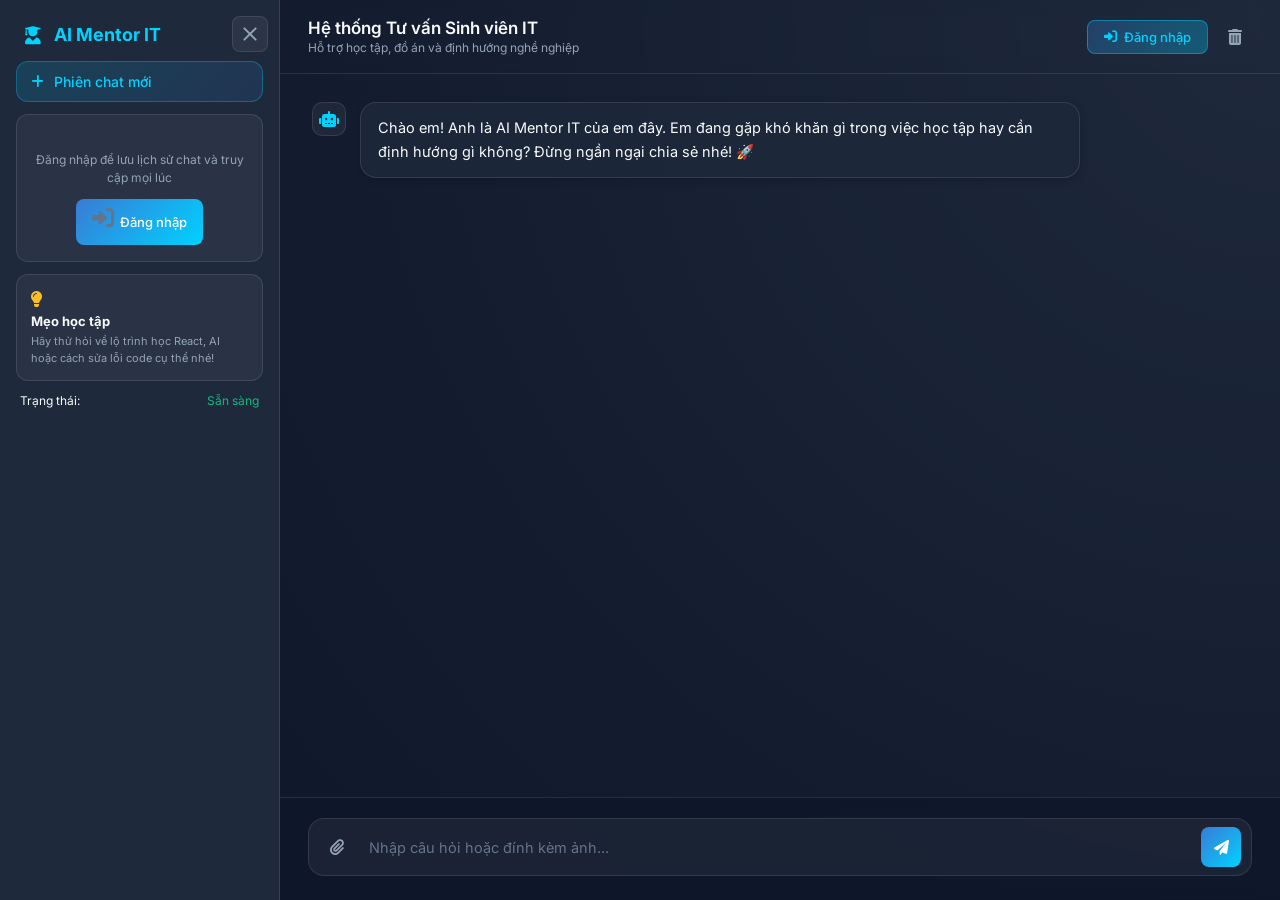
==== commit c56232d4: "deploy code" ====
--- a/static/index.html
+++ b/static/index.html
@@ -192,6 +192,16 @@
             </div>
         </div>
     </aside>
+
+    <!-- Nút toggle sidebar — fixed, luôn hiện thị -->
+    <button class="sidebar-toggle-btn" id="sidebar-toggle-btn" onclick="toggleSidebar()" title="Ẩn/hiện thanh bên">
+        <span class="hamburger-line"></span>
+        <span class="hamburger-line"></span>
+        <span class="hamburger-line"></span>
+    </button>
+
+    <!-- Overlay backdrop (mobile) -->
+    <div class="sidebar-overlay" id="sidebar-overlay" onclick="toggleSidebar()"></div>
 
     <!-- ── MAIN CHAT ─────────────────────────────────────────── -->
     <main class="chat-container">
--- a/static/style.css
+++ b/static/style.css
@@ -293,6 +293,25 @@
 .app-container {
     display: flex;
     height: 100vh;
+    overflow: hidden;
+}
+
+/* Sidebar Overlay — CHỈ dùng trên mobile khi sidebar overlay trên nội dung */
+.sidebar-overlay {
+    display: none;
+    position: fixed;
+    inset: 0;
+    background: rgba(8, 14, 26, 0.55);
+    backdrop-filter: blur(2px);
+    z-index: 90;
+    animation: overlayFadeIn 0.2s ease;
+}
+
+/* overlay chỉ active trên mobile */
+@media (max-width: 768px) {
+    .sidebar-overlay.active {
+        display: block;
+    }
 }
 
 /* ============================================================
@@ -300,6 +319,7 @@
 ============================================================ */
 .sidebar {
     width: 280px;
+    min-width: 280px;
     background: var(--sidebar-bg);
     border-right: 1px solid var(--glass-border);
     display: flex;
@@ -307,6 +327,23 @@
     padding: 20px 16px;
     gap: 12px;
     overflow: hidden;
+    transition: width 0.3s cubic-bezier(0.4, 0, 0.2, 1),
+                min-width 0.3s cubic-bezier(0.4, 0, 0.2, 1),
+                padding 0.3s cubic-bezier(0.4, 0, 0.2, 1),
+                opacity 0.25s ease,
+                border-color 0.3s ease;
+    flex-shrink: 0;
+}
+
+/* Trạng thái thu gọn sidebar */
+.sidebar.collapsed {
+    width: 0;
+    min-width: 0;
+    padding-left: 0;
+    padding-right: 0;
+    border-right-color: transparent;
+    opacity: 0;
+    pointer-events: none;
 }
 
 .logo {
@@ -438,6 +475,77 @@
     background: rgba(239, 68, 68, 0.1);
 }
 
+/* Nut doi ten (but chi) */
+.session-rename {
+    background: none;
+    border: none;
+    color: transparent;
+    cursor: pointer;
+    font-size: 12px;
+    padding: 3px 5px;
+    border-radius: 4px;
+    transition: all var(--transition);
+    flex-shrink: 0;
+}
+
+.session-item:hover .session-rename {
+    color: var(--text-dim);
+}
+
+.session-rename:hover {
+    color: var(--primary) !important;
+    background: rgba(0, 210, 255, 0.1);
+}
+
+/* Inline edit input khi doi ten */
+.session-rename-input {
+    flex: 1;
+    background: rgba(0, 210, 255, 0.08);
+    border: 1px solid rgba(0, 210, 255, 0.4);
+    border-radius: 5px;
+    color: var(--text-main);
+    font-size: 13px;
+    padding: 2px 7px;
+    outline: none;
+    min-width: 0;
+    font-family: inherit;
+    box-shadow: 0 0 8px rgba(0, 210, 255, 0.12);
+    transition: border-color var(--transition), box-shadow var(--transition);
+}
+
+.session-rename-input:focus {
+    border-color: var(--primary);
+    box-shadow: 0 0 0 3px rgba(0, 210, 255, 0.15);
+}
+
+/* Nut xac nhan / huy khi dang sua ten */
+.session-confirm-rename,
+.session-cancel-rename {
+    background: none;
+    border: none;
+    cursor: pointer;
+    font-size: 13px;
+    padding: 3px 5px;
+    border-radius: 4px;
+    flex-shrink: 0;
+    transition: all var(--transition);
+}
+
+.session-confirm-rename {
+    color: var(--success);
+}
+.session-confirm-rename:hover {
+    background: rgba(16, 185, 129, 0.1);
+}
+
+.session-cancel-rename {
+    color: var(--text-dim);
+}
+.session-cancel-rename:hover {
+    color: var(--danger);
+    background: rgba(239, 68, 68, 0.08);
+}
+
 /* Guest hint */
 .guest-hint {
     background: var(--glass-bg);
@@ -538,6 +646,95 @@
     align-items: center;
     flex-shrink: 0;
     backdrop-filter: blur(8px);
+    /* Truot padding-left theo sidebar */
+    transition: padding-left 0.3s cubic-bezier(0.4, 0, 0.2, 1);
+}
+
+/* Khi sidebar dong: day header sang phai cho nut toggle */
+.sidebar.collapsed ~ .chat-container .chat-header {
+    padding-left: 56px;
+}
+
+/* ============================================================
+   Nut Toggle Sidebar -- Fixed, luon hien thi
+============================================================ */
+.sidebar-toggle-btn {
+    position: fixed;
+    /* Sidebar dang mo: nam trong sidebar, goc phai tren */
+    top: 16px;
+    left: calc(280px - 48px);
+    z-index: 200;
+    display: flex;
+    flex-direction: column;
+    justify-content: center;
+    align-items: center;
+    gap: 5px;
+    width: 36px;
+    height: 36px;
+    background: rgba(255, 255, 255, 0.06);
+    border: 1px solid var(--glass-border);
+    border-radius: var(--radius-sm);
+    cursor: pointer;
+    padding: 0;
+    /* Truot left cung sidebar */
+    transition: left 0.3s cubic-bezier(0.4, 0, 0.2, 1),
+                background var(--transition),
+                border-color var(--transition),
+                box-shadow var(--transition);
+}
+
+.sidebar-toggle-btn:hover {
+    background: rgba(0, 210, 255, 0.15);
+    border-color: rgba(0, 210, 255, 0.5);
+    box-shadow: 0 0 14px rgba(0, 210, 255, 0.2);
+}
+
+.sidebar-toggle-btn:active {
+    transform: scale(0.92);
+}
+
+/* Khi sidebar DONG: nut dich sang trai */
+.sidebar-toggle-btn.sidebar-hidden {
+    left: 8px;
+}
+
+/* -- ICON LOGIC -------------------------------------------- */
+.hamburger-line {
+    display: block;
+    width: 18px;
+    height: 2px;
+    background: var(--text-muted);
+    border-radius: 2px;
+    transition: all 0.25s cubic-bezier(0.4, 0, 0.2, 1);
+    transform-origin: center;
+}
+
+.sidebar-toggle-btn:hover .hamburger-line {
+    background: var(--primary);
+}
+
+/* Mac dinh -- sidebar DANG MO --> hien X (de dong) */
+.hamburger-line:nth-child(1) {
+    transform: translateY(7px) rotate(45deg);
+}
+.hamburger-line:nth-child(2) {
+    opacity: 0;
+    transform: scaleX(0);
+}
+.hamburger-line:nth-child(3) {
+    transform: translateY(-7px) rotate(-45deg);
+}
+
+/* sidebar-hidden -- sidebar DONG --> hien 3 gach (de mo) */
+.sidebar-toggle-btn.sidebar-hidden .hamburger-line:nth-child(1) {
+    transform: none;
+}
+.sidebar-toggle-btn.sidebar-hidden .hamburger-line:nth-child(2) {
+    opacity: 1;
+    transform: scaleX(1);
+}
+.sidebar-toggle-btn.sidebar-hidden .hamburger-line:nth-child(3) {
+    transform: none;
 }
 
 .header-info h2 {
@@ -1210,3 +1407,110 @@
 }
 
 #otp-timer.expired { color: #e74c3c; }
+
+/* ============================================================
+   Responsive -- Mobile
+============================================================ */
+@media (max-width: 768px) {
+    /* Sidebar nam de len content khi mo */
+    .sidebar {
+        position: fixed;
+        top: 0;
+        left: 0;
+        height: 100vh;
+        z-index: 95;
+        transform: translateX(0);
+        transition: transform 0.3s cubic-bezier(0.4, 0, 0.2, 1),
+                    opacity 0.25s ease;
+        width: 280px !important;
+        min-width: 280px !important;
+        padding: 20px 16px !important;
+        opacity: 1 !important;
+        border-right-color: var(--glass-border) !important;
+        pointer-events: auto !important;
+    }
+
+    .sidebar.collapsed {
+        transform: translateX(-100%);
+        opacity: 0 !important;
+        pointer-events: none !important;
+    }
+
+    /* Tren mobile: nut toggle o z-index cao hon sidebar */
+    .sidebar-toggle-btn {
+        z-index: 200;
+    }
+
+    /* Chat container chiem full width tren mobile */
+    .chat-container {
+        width: 100%;
+    }
+
+    /* Padding header gon hon */
+    .chat-header {
+        padding: 12px 14px;
+    }
+
+    /* Messages padding nho hon */
+    .chat-messages {
+        padding: 16px 14px;
+    }
+
+    .message {
+        max-width: 94%;
+    }
+}
+
+@media (max-width: 480px) {
+    .header-info h2 {
+        font-size: 14px;
+    }
+    .header-info p {
+        display: none;
+    }
+}
+
+/* ============================================================
+   Embed Mode Override (for floating widget iframe)
+   ============================================================ */
+body.embed-mode {
+    background: transparent !important;
+}
+
+body.embed-mode .sidebar,
+body.embed-mode .sidebar-overlay,
+body.embed-mode .sidebar-toggle-btn {
+    display: none !important;
+}
+
+body.embed-mode .app-container {
+    display: flex;
+    flex-direction: column;
+    height: 100vh;
+    width: 100vw;
+    margin: 0 !important;
+    padding: 0 !important;
+}
+
+body.embed-mode .chat-container {
+    border-radius: 0 !important;
+    box-shadow: none !important;
+    height: 100vh !important;
+    width: 100vw !important;
+}
+
+body.embed-mode .chat-header {
+    padding: 10px 16px !important;
+}
+
+body.embed-mode .chat-messages {
+    padding: 12px 16px !important;
+}
+
+body.embed-mode .chat-input-area {
+    padding: 10px 16px !important;
+}
+
+body.embed-mode .sidebar.collapsed ~ .chat-container .chat-header {
+    padding-left: 16px !important;
+}
